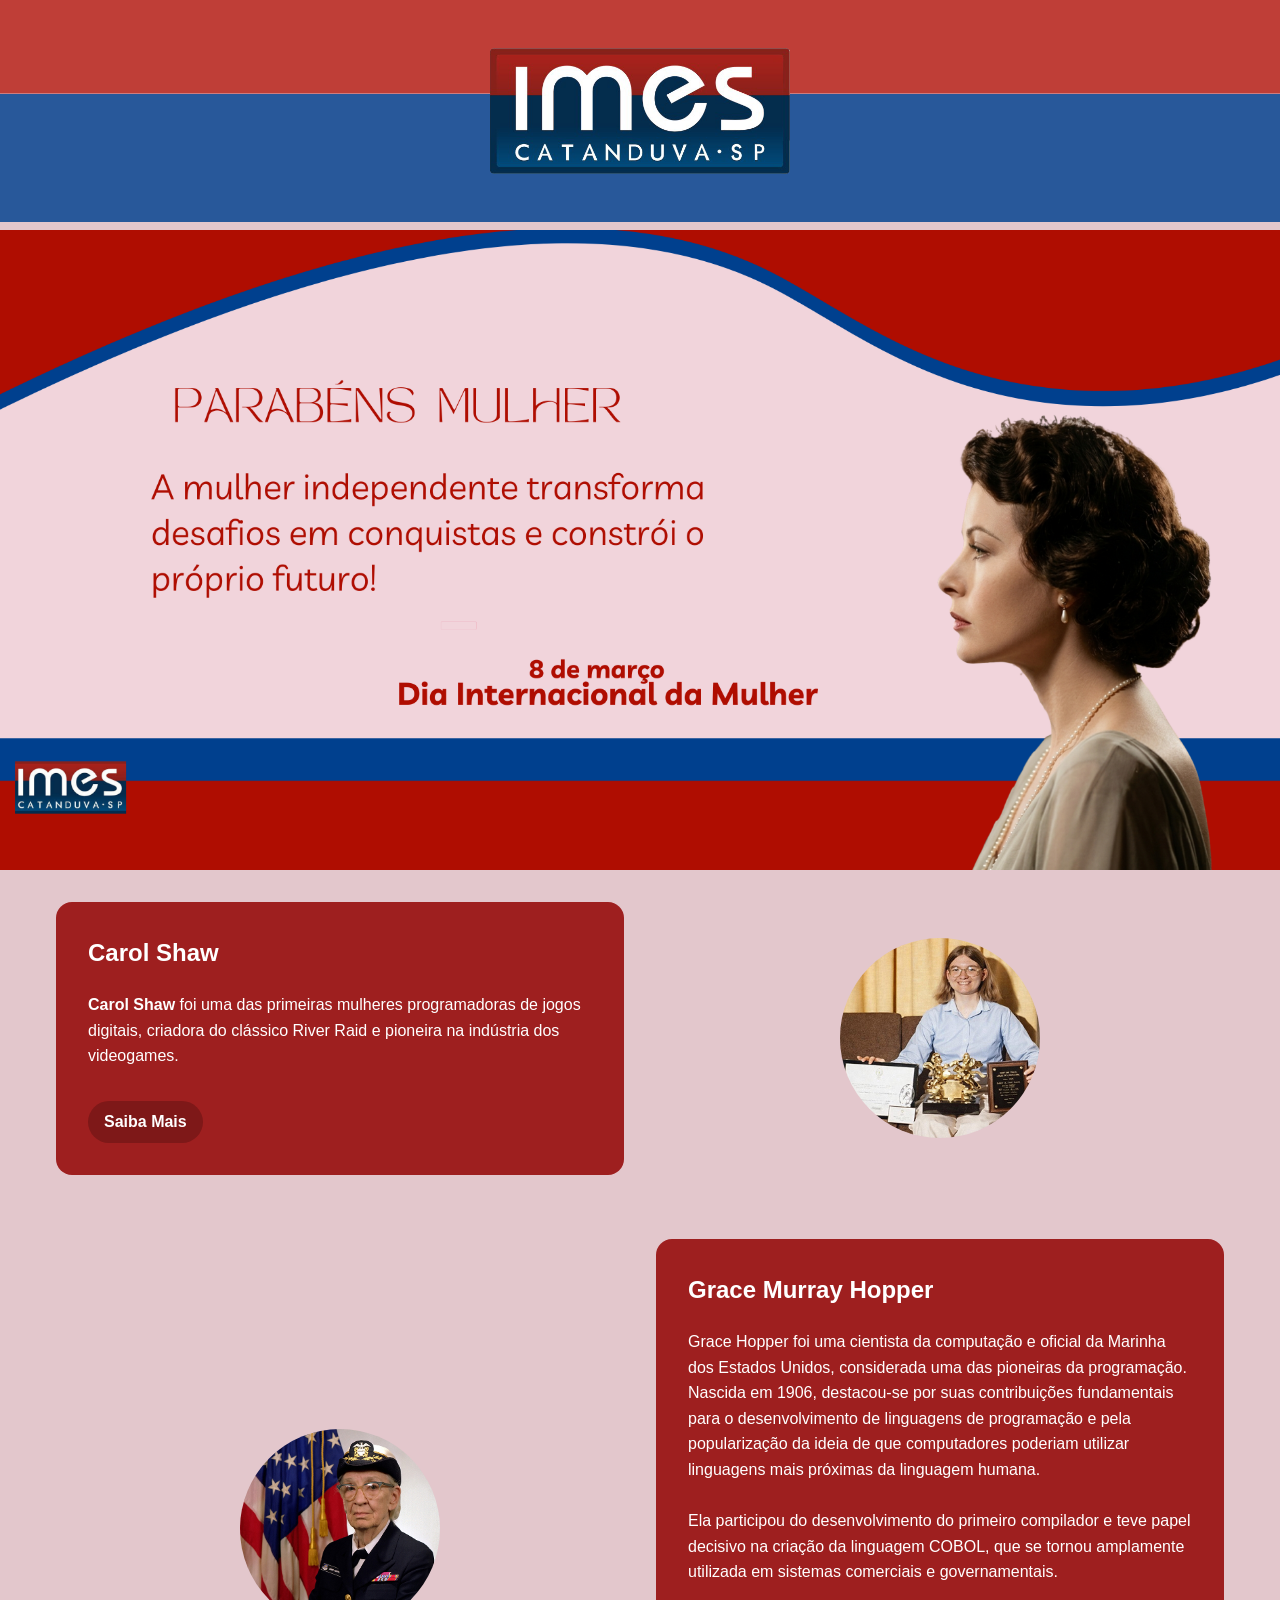
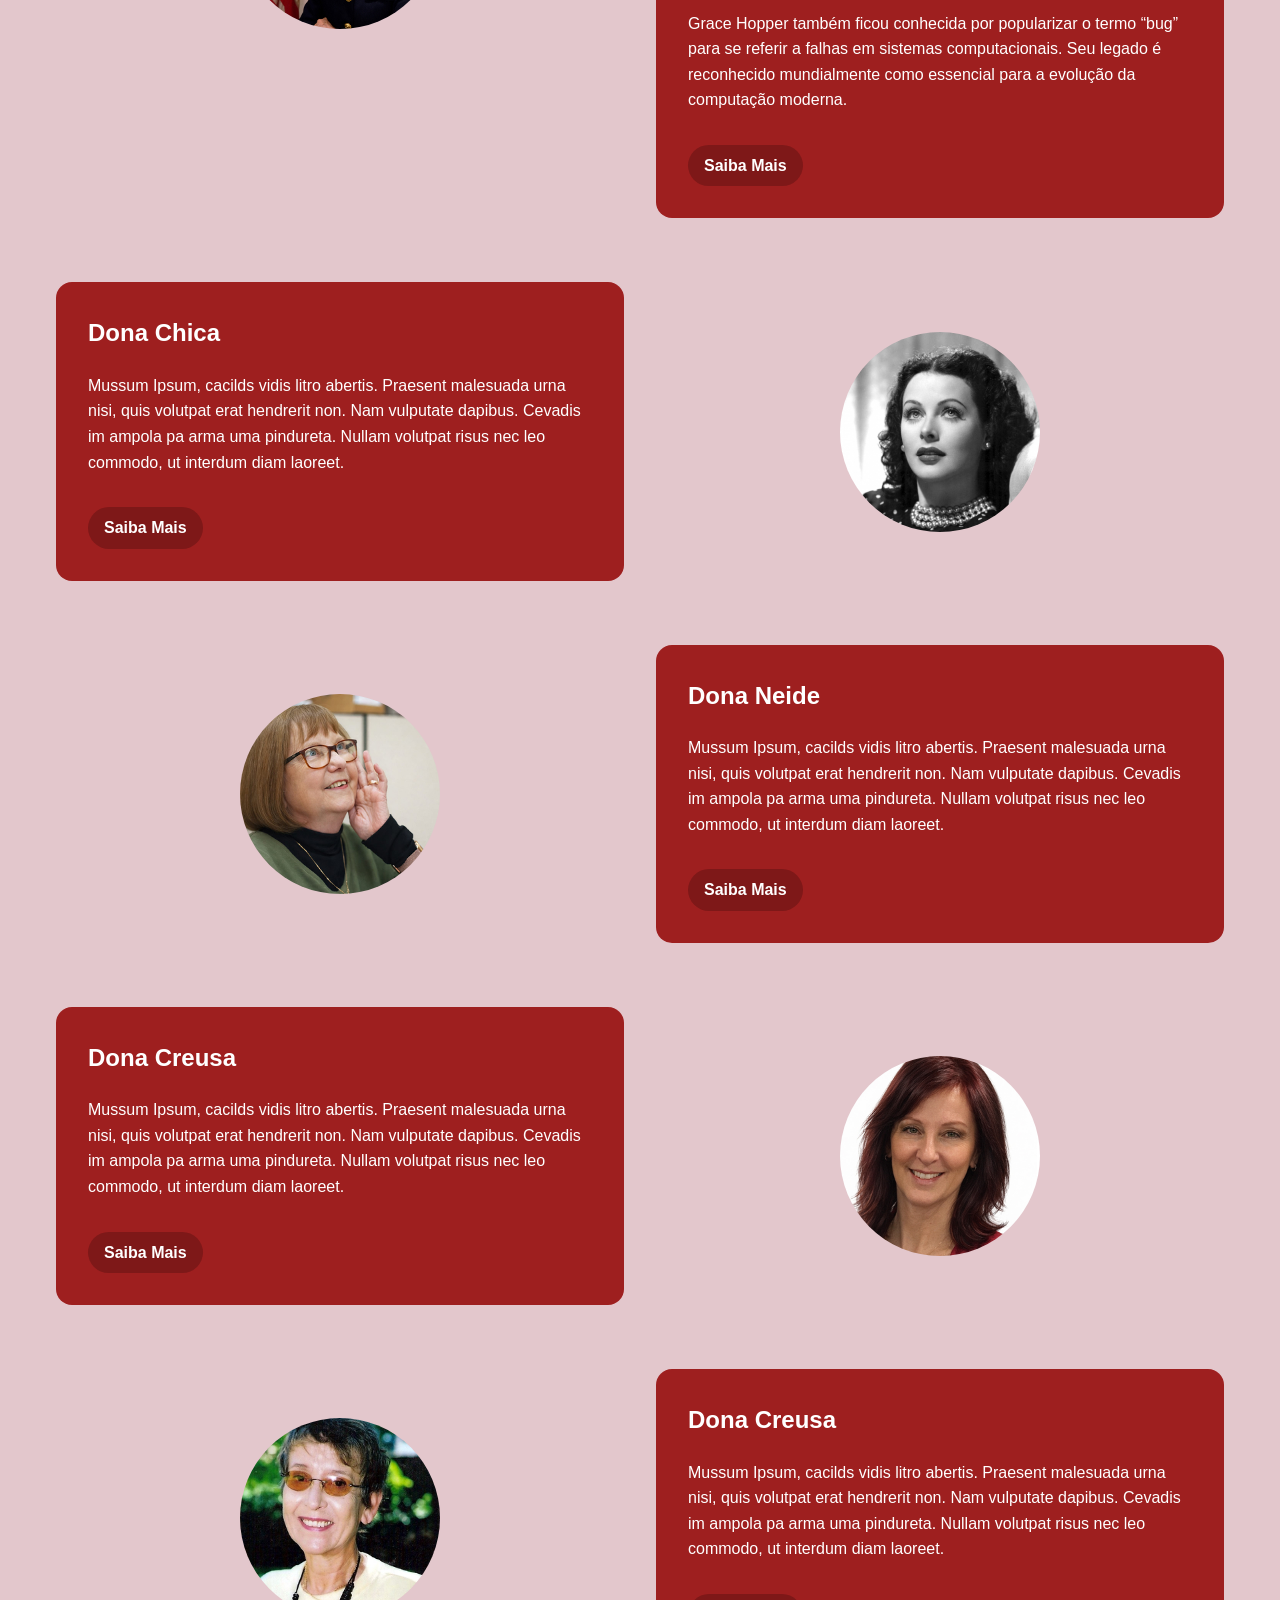
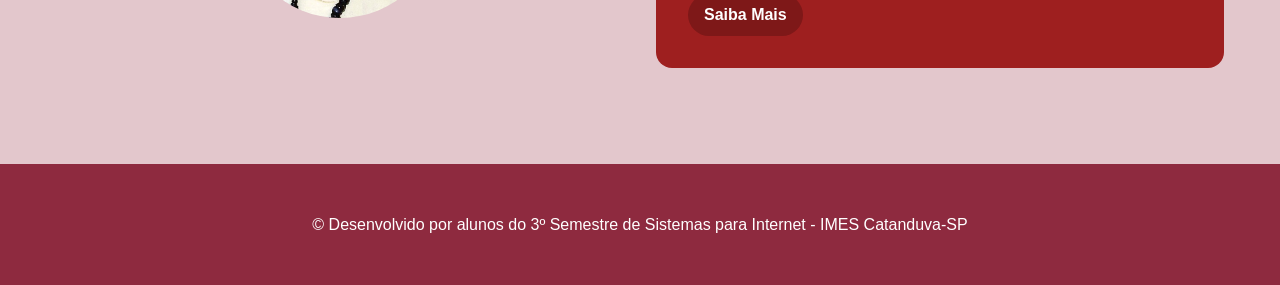
==== index.html @ b6813bc7 "projeto-dia-das-mulheres" ====
<!DOCTYPE html>
<html lang="pt-BR">
<head>
  <meta charset="UTF-8" />
  <meta name="viewport" content="width=device-width, initial-scale=1.0" />
  <title>IMES Catanduva</title>

  <link rel="stylesheet" href="css/styles.css" />
  <link href="https://unpkg.com/aos@2.3.1/dist/aos.css" rel="stylesheet">
  <script src="https://unpkg.com/aos@2.3.1/dist/aos.js"></script>
</head>
<body>

  <header data-aos="fade-up" role="banner">
    <a href="index.html">
      <img class="logo" src="assets/logo.png" alt="Logo IMES Catanduva">
    </a>
  </header>

  <section class="banner" data-aos="fade-up" aria-labelledby="titulo-banner">
    <img src="assets/banner.png" alt="" />
  </section>

  <main id="lista-mulheres">

    <!-- Conteúdo de cada mulher -->
    <!-- <section class="info-section" data-aos="fade-up" aria-labelledby="sec5">
      <div class="info-content">
        <h2 id="sec5">Informações</h2>
        <p>Lorem ipsum dolor sit amet, consectetur adipiscing elit.</p>
        <button class="btn">Saiba Mais</button>
      </div>
      <div class="info-image">
        <div class="circle" role="img" aria-label="Imagem ilustrativa">
          Foto
        </div>
      </div>
    </section> -->

  </main>

  <footer data-aos="fade-up" role="contentinfo">
    <p>© Desenvolvido por alunos do 3º Semestre de Sistemas para Internet - IMES Catanduva-SP</p>
  </footer>

  <script src="js/lista.js" defer></script>
  <script>AOS.init();</script>
</body>
</html>
---- css/styles.css ----
:root {
    --primary: #9e1f1f;
    --primary-dark: #7e1818;
    --secondary: #8e2a3f;
    --background: #e3c7cc;
    --white: #ffffff;
}

/* RESET ACESSÍVEL */
*,
*::before,
*::after {
    box-sizing: border-box;
}

html, body {
    height: 100%;
    margin: 0;
}

body {
    display: flex;
    flex-direction: column;
    min-height: 100vh;
    font-family: Arial, Helvetica, sans-serif;
    background-color: var(--background);
    line-height: 1.6;
    color: #222;
}

img {
    max-width: 100%;
    display: block;
}

button {
    cursor: pointer;
    font: inherit;
}

a {
    text-decoration: none;
    color: inherit;
}

/* HEADER */
header {
    min-height: clamp(140px, 20vw, 222px);
    background: linear-gradient(
        to bottom,
        #bf3e37 0%,
        #bf3e37 41.89%,

        #cd7d80 41.89%,
        #cd7d80 42.34%,

        #28589a 42.34%,
        #28589a 100%
    );
    display: flex;
    justify-content: center;
    align-items: center;
    margin-bottom: 8px;
}

.logo {
    width: clamp(120px, 30vw, 300px);
    height: auto;
}

/* BANNER */
.banner img{
    width: 100%;
}

/* MAIN */
main {
    max-width: 1200px;
    margin: auto;
    padding: 2rem 1rem;
}

/* SECTIONS */
.info-section {
    display: grid;
    gap: 2rem;
    align-items: center;
    margin-bottom: 4rem;
    grid-template-areas:
        "image"
        "content";
}

.info-content {
    grid-area: content;
    background-color: var(--primary);
    color: var(--white);
    padding: 2rem;
    border-radius: 1rem;
}

.info-content h2 {
    margin-top: 0;
}

.btn {
    display: inline-block;
    margin-top: 1rem;
    padding: 0.5rem 1rem;
    border-radius: 999px;
    border: none;
    background-color: var(--primary-dark);
    color: var(--white);
    font-weight: bold;
    transition: all 0.3s ease-in-out;
}

.btn:hover {
    background-color: #5f1010;
    transform: translateY(-2px);
}

.btn:focus {
    outline: 3px solid #000;
    outline-offset: 2px;
}

.info-image {
    grid-area: image;
    display: flex;
    justify-content: center;
    align-items: center;
}

.circle {
    width: 200px;
    height: 200px;
    border-radius: 50%;
    background-color: var(--primary);
    color: var(--white);
    display: flex;
    align-items: center;
    justify-content: center;
    font-weight: bold;
    font-size: 1.2rem;
}

/* FOOTER */
footer {
    background-color: var(--secondary);
    color: var(--white);
    text-align: center;
    padding: 2rem 1rem;
}

/* RESPONSIVO */
@media (min-width: 768px) {
    header {
        height: 150px;
    }
    
    .info-section {
        grid-template-columns: 1fr 1fr;
    }

    .info-section {
        grid-template-columns: 1fr 1fr;
        grid-template-areas: "content image";
    }

    .info-section.reverse {
        grid-template-areas: "image content";
    }
}
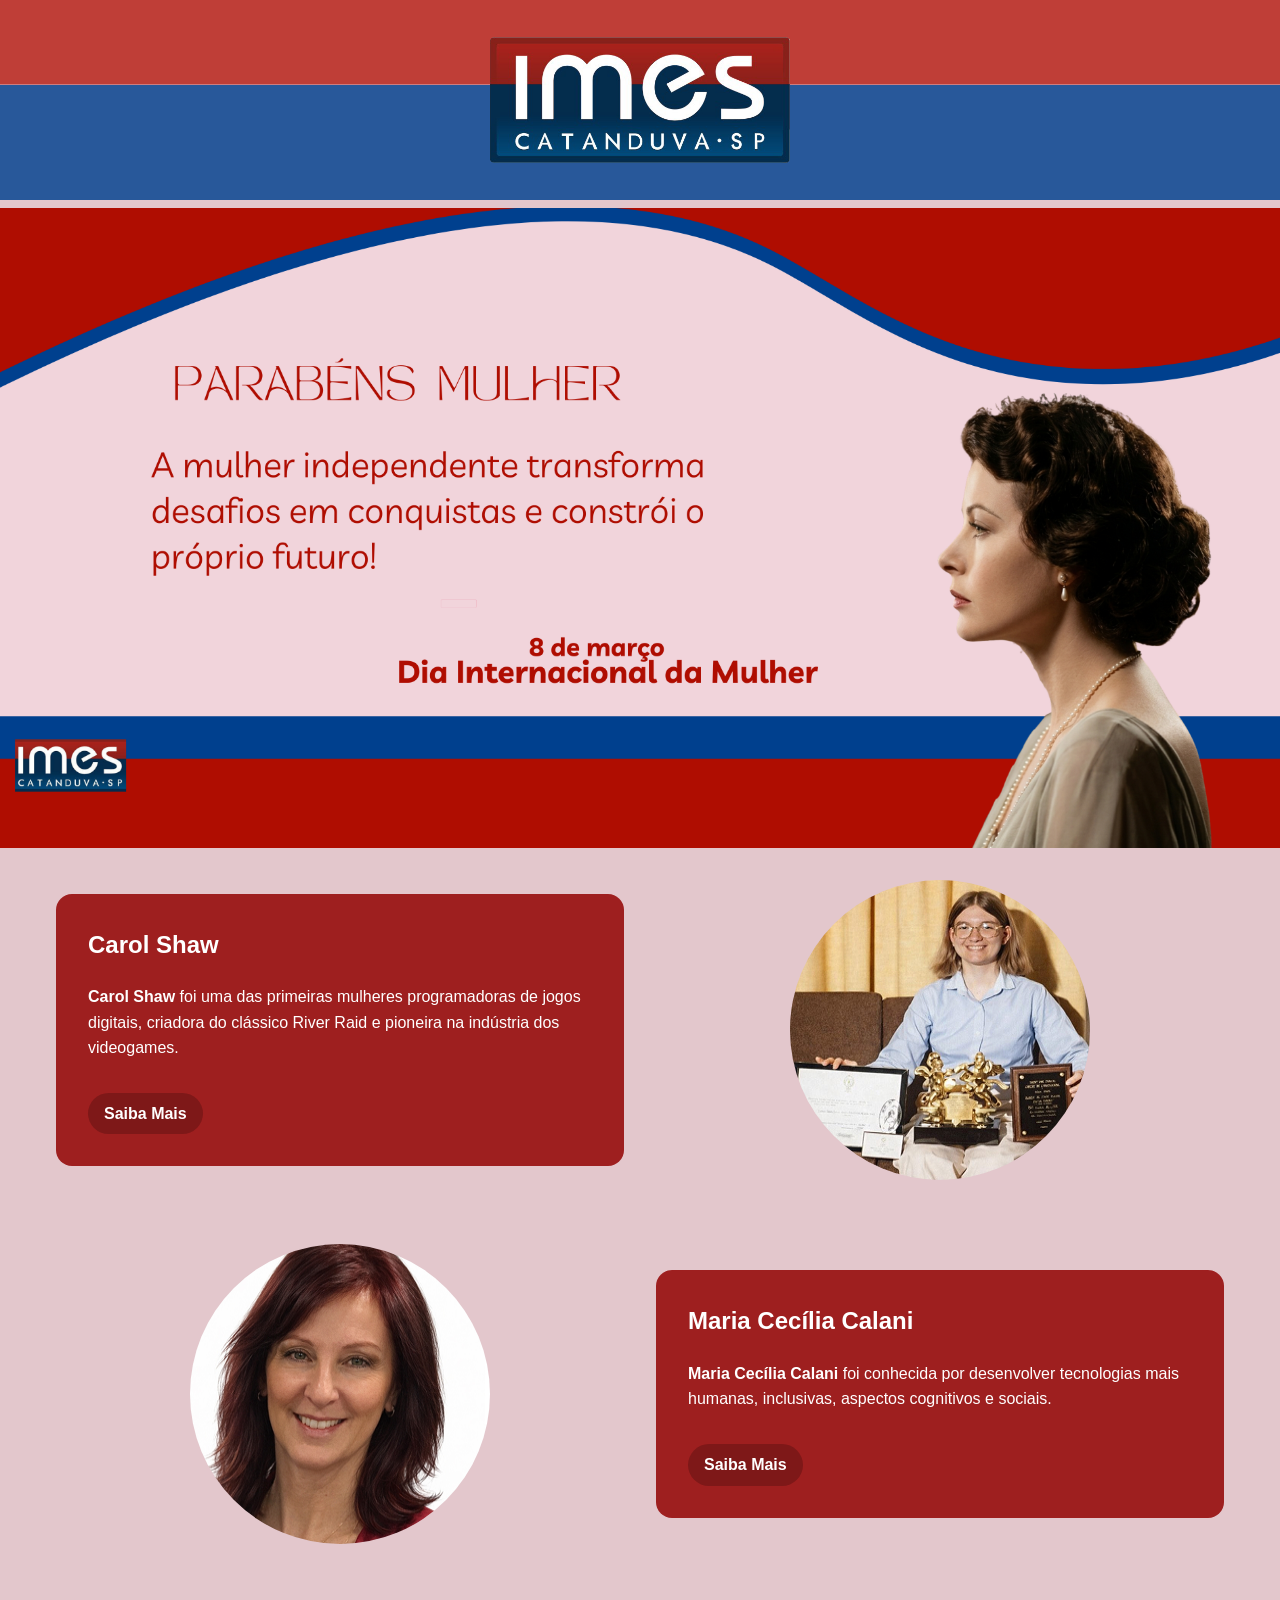
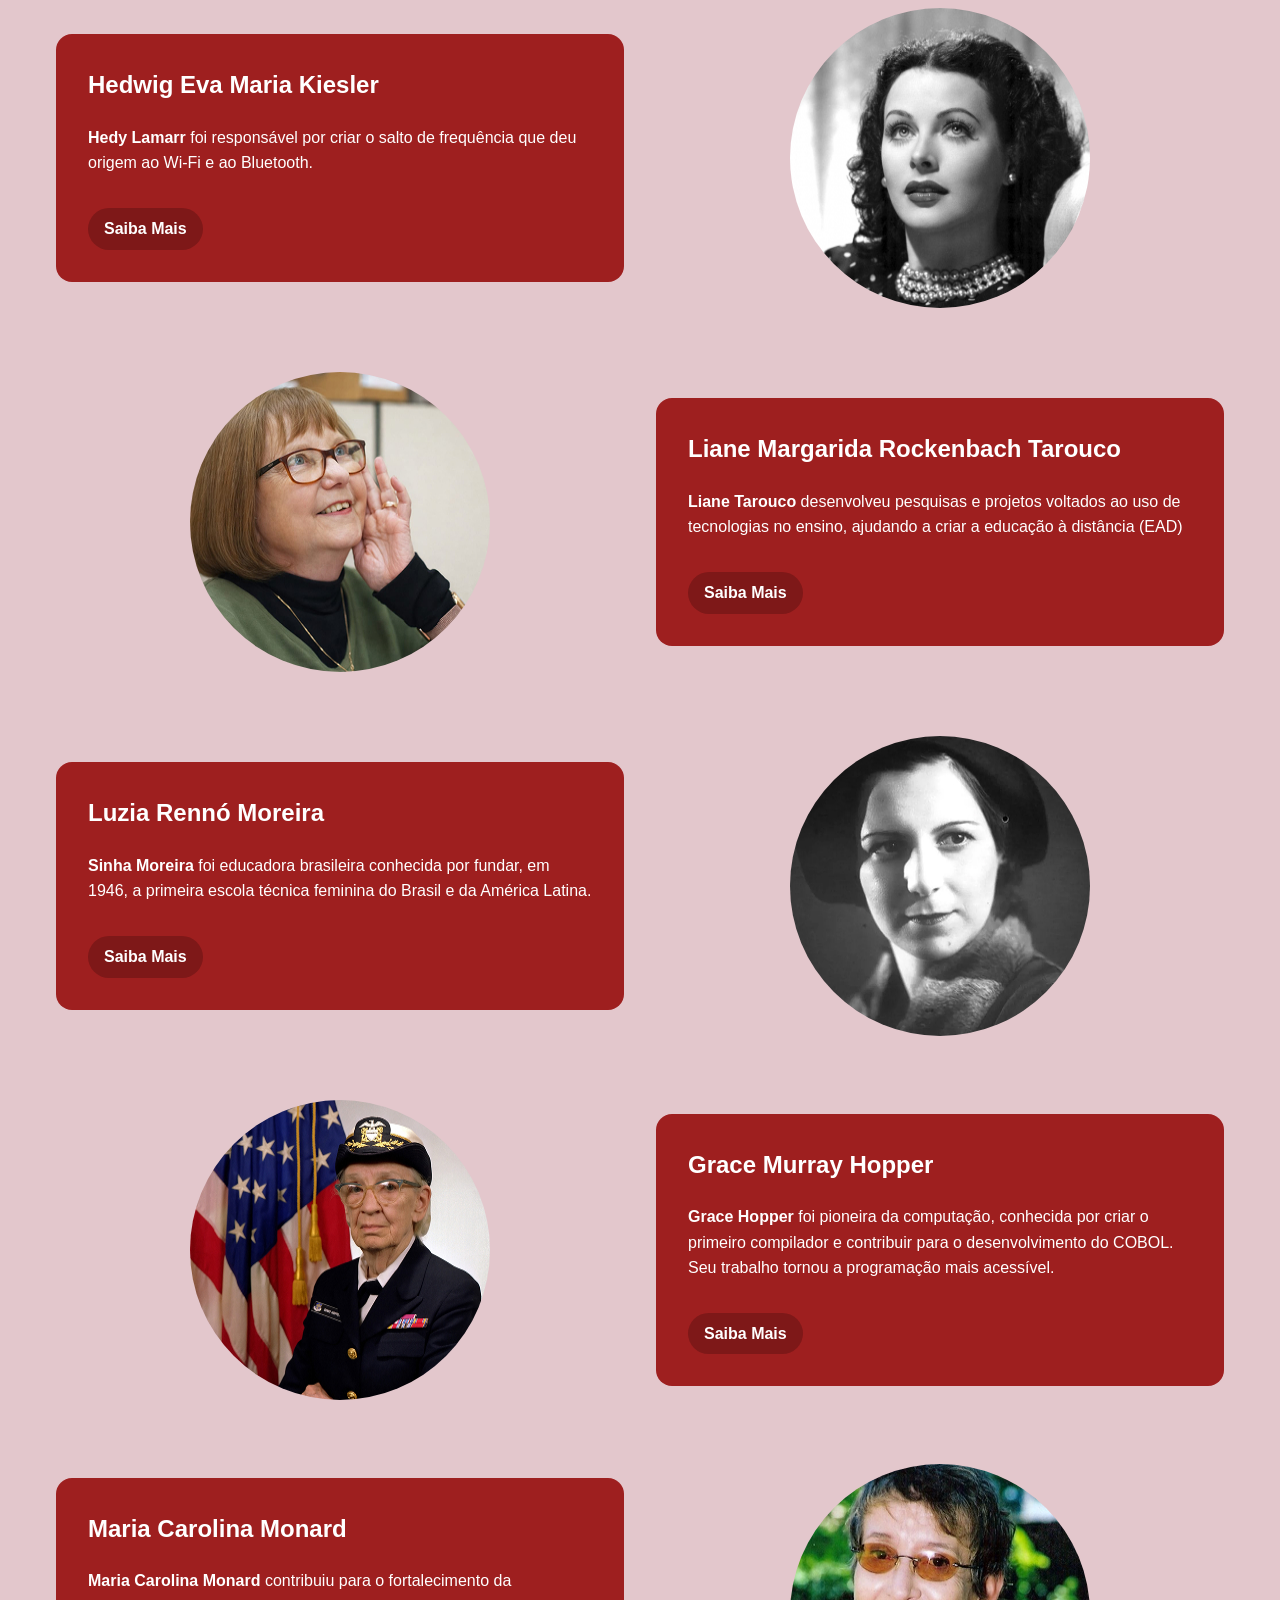
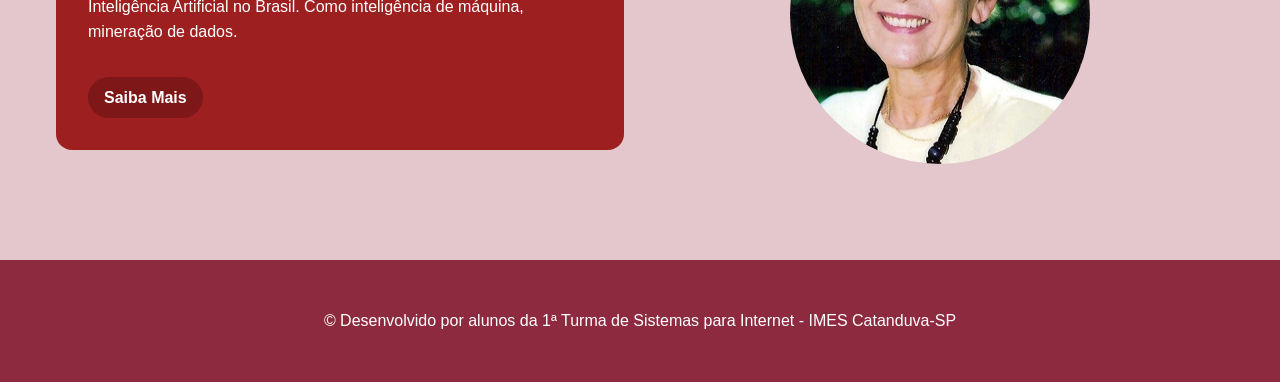
==== commit 0232278c: "Pequenas atualizações" ====
--- a/index.html
+++ b/index.html
@@ -18,7 +18,8 @@
   </header>
 
   <section class="banner" data-aos="fade-up" aria-labelledby="titulo-banner">
-    <img src="assets/banner.png" alt="" />
+    <img class="img-pequena" src="./assets/ParabensMulher.png" >
+    <img class="img-grande" src="./assets/banner.png" alt="" >
   </section>
 
   <main id="lista-mulheres">
@@ -40,7 +41,7 @@
   </main>
 
   <footer data-aos="fade-up" role="contentinfo">
-    <p>© Desenvolvido por alunos do 3º Semestre de Sistemas para Internet - IMES Catanduva-SP</p>
+    <p>© Desenvolvido por alunos da 1ª Turma de Sistemas para Internet - IMES Catanduva-SP</p>
   </footer>
 
   <script src="js/lista.js" defer></script>
--- a/css/styles.css
+++ b/css/styles.css
@@ -1,3 +1,5 @@
+@import url('https://fonts.googleapis.com/css2?family=Livvic:ital,wght@0,100;0,200;0,300;0,400;0,500;0,600;0,700;0,900;1,100;1,200;1,300;1,400;1,500;1,600;1,700;1,900&display=swap');
+
 :root {
     --primary: #9e1f1f;
     --primary-dark: #7e1818;
@@ -45,7 +47,7 @@
 
 /* HEADER */
 header {
-    min-height: clamp(140px, 20vw, 222px);
+    min-height: clamp(120px, 20vw, 200px);
     background: linear-gradient(
         to bottom,
         #bf3e37 0%,
@@ -131,10 +133,15 @@
     justify-content: center;
     align-items: center;
 }
+.img_woman{
+    display: flex;
+    width: 100%;
+
+}
 
 .circle {
-    width: 200px;
-    height: 200px;
+    width: 250px;
+    height: 250px;
     border-radius: 50%;
     background-color: var(--primary);
     color: var(--white);
@@ -151,6 +158,36 @@
     color: var(--white);
     text-align: center;
     padding: 2rem 1rem;
+}
+
+
+/* DETALHES.HTML FEITO PELO GUI */
+.text_woman{
+    font-family: "Livvic", sans-serif;
+
+}
+
+.title_woman{
+    font-size: 3rem;
+    font-family: "Livvic", sans-serif;
+
+}
+
+.date_woman{
+    font-size: 1.2rem;
+    font-family: "Livvic", sans-serif;
+}
+.font_woman{
+    font-size: 0.8rem;
+    font-family: "Livvic", sans-serif;
+    text-align: left;
+}
+.img-pequena{
+    display: none;
+}
+.img-grande{
+    display: block;
+    width: 100%;
 }
 
 /* RESPONSIVO */
@@ -158,10 +195,10 @@
     header {
         height: 150px;
     }
-    
-    .info-section {
+
+    /* .info-section {
         grid-template-columns: 1fr 1fr;
-    }
+    } */
 
     .info-section {
         grid-template-columns: 1fr 1fr;
@@ -171,4 +208,19 @@
     .info-section.reverse {
         grid-template-areas: "image content";
     }
+
+    .img_woman{
+        width: 300px;
+        height: 294px;
+        float: left;
+        margin-right: 5%;
+    }
+    .circle{
+        width: 300px;
+        height: 300px;
+
+    }
+    /* .img-grande{
+        display: none;
+    } */
 }
